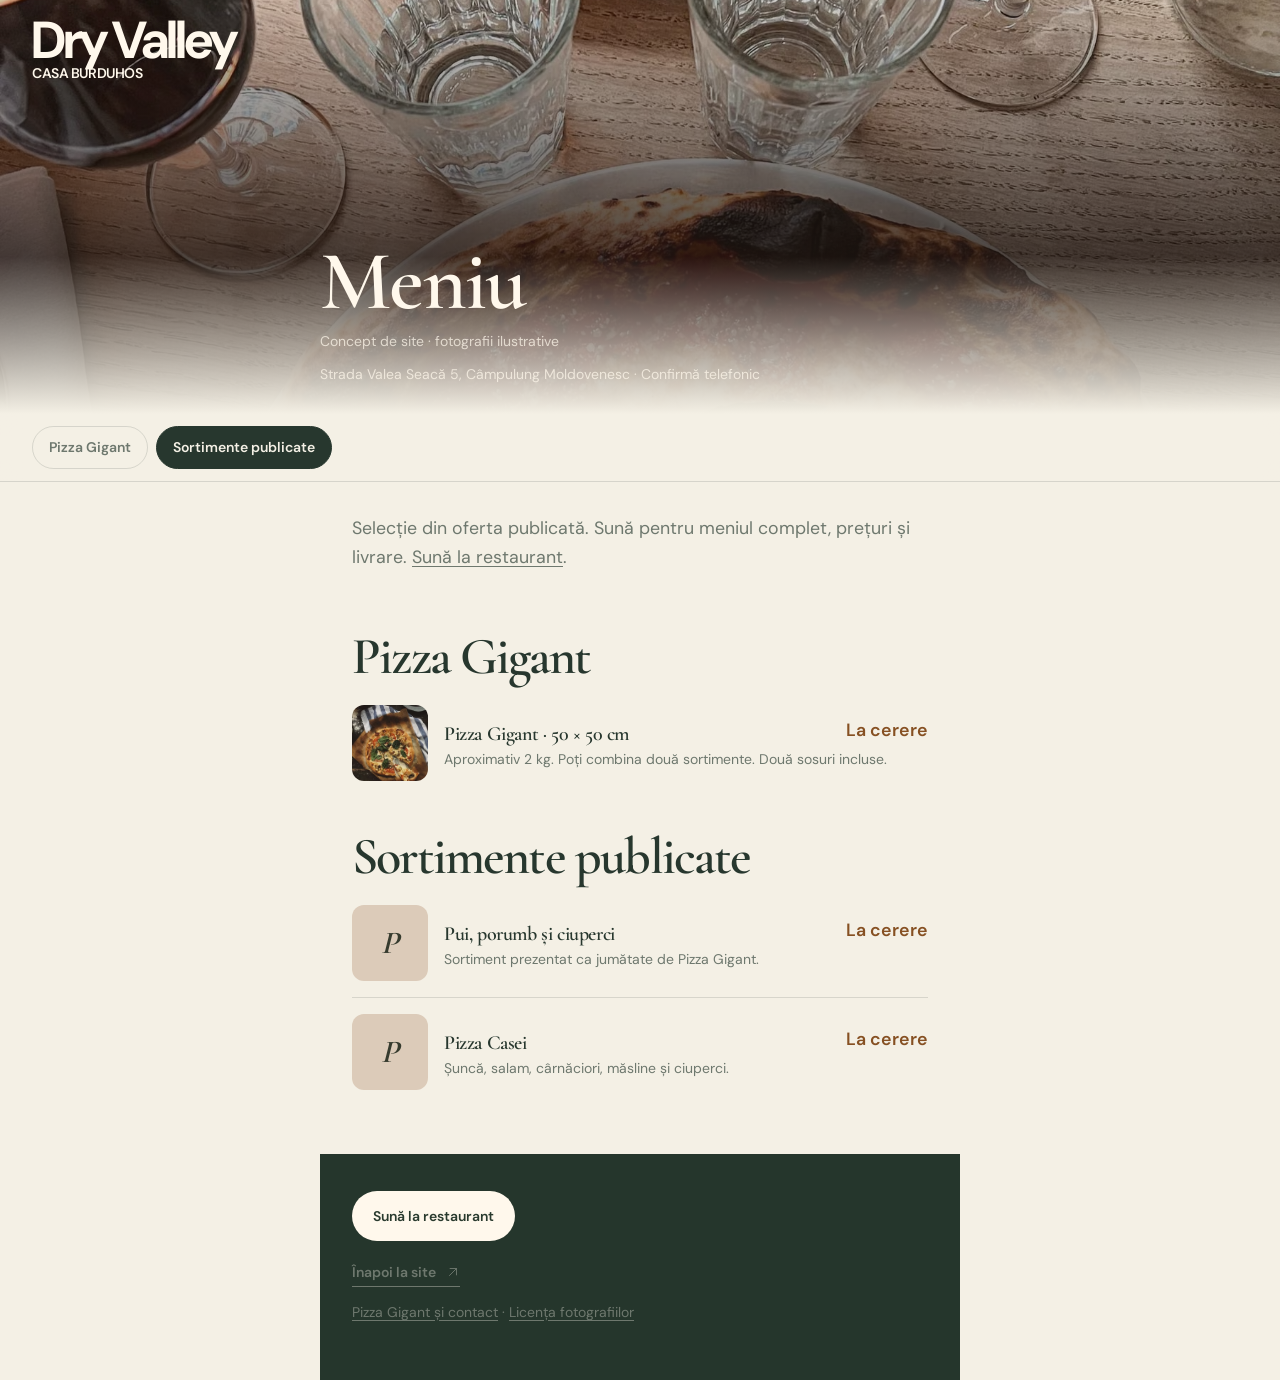
==== meniu.html @ c21f943d "Build restaurant preview from ordering template" ====
<!doctype html>
<html lang="ro">
<head>
  <meta charset="utf-8">
  <meta name="robots" content="noindex, nofollow">
  <meta name="viewport" content="width=device-width, initial-scale=1, viewport-fit=cover">
  <title>Meniu · Dry Valley</title>
  <meta name="description" content="Dry Valley, restaurantul pensiunilor Casa Burduhos. Pizza Gigant cu două sortimente, pe Strada Valea Seacă 5 din Câmpulung Moldovenesc.">
  <meta name="theme-color" content="#f4f0e5">
  <meta name="color-scheme" content="only light">
  <meta name="darkreader-lock">
  <link rel="icon" href="assets/img/restaurant/favicon.png" type="image/png" sizes="64x64">
  <link rel="preload" href="assets/fonts/cormorant-ro.woff2" as="font" type="font/woff2" crossorigin>
  <link rel="stylesheet" href="assets/css/style.css?v=f88eb092">
  <link rel="stylesheet" href="assets/css/meniu.css?v=4e2ec226">
  
  <link rel="stylesheet" href="assets/css/tema-site.css?v=0b9a8aa4">
</head>
<body class="qm">
  <header class="qm-head">
    <div class="qm-cover" aria-hidden="true"><picture><source type="image/avif" srcset="assets/img/restaurant/hero-480.avif 480w, assets/img/restaurant/hero-960.avif 960w, assets/img/restaurant/hero.avif 1800w" sizes="100vw"><img src="assets/img/restaurant/hero.webp" srcset="assets/img/restaurant/hero-480.webp 480w, assets/img/restaurant/hero-960.webp 960w, assets/img/restaurant/hero.webp 1800w" sizes="100vw" width="1800" height="1080" alt="Imagine ilustrativă. Două pizza pe o masă de restaurant" fetchpriority="high"></picture></div>
    <div class="qm-head-copy">
      <a class="wordmark" href="./"><span>Dry Valley</span><small>CASA BURDUHOS</small></a>
      <h1>Meniu</h1>
      <p class="preview-qr-mark">Concept de site · fotografii ilustrative</p>
      <p>Strada Valea Seacă 5, Câmpulung Moldovenesc · Confirmă telefonic</p>
    </div>
  </header>

  <nav class="qm-nav" aria-label="Categorii"><a class="qm-chip" href="#pizza-gigant">Pizza Gigant</a><a class="qm-chip" href="#sortimente">Sortimente publicate</a></nav>

  <main class="qm-main"><p class="preview-menu-note">Selecție din oferta publicată. Sună pentru meniul complet, prețuri și livrare. <a href="tel:+40738286666">Sună la restaurant</a>.</p><section class="qm-section" id="pizza-gigant"><h2>Pizza Gigant</h2><ul class="qm-list"><li class="qm-item" data-pid="pizza-gigant-50-50-cm"><div class="qm-thumb"><picture><source type="image/avif" srcset="assets/img/restaurant/pizza-480.avif 480w, assets/img/restaurant/pizza.avif 1024w" sizes="76px"><img src="assets/img/restaurant/pizza.webp" srcset="assets/img/restaurant/pizza-480.webp 480w, assets/img/restaurant/pizza.webp 1024w" sizes="76px" width="1024" height="760" alt="Imagine ilustrativă. Pizza servită pe o masă de lemn" loading="lazy" decoding="async"></picture></div><h3>Pizza Gigant · 50 × 50 cm</h3><span class="price">La cerere</span><p>Aproximativ 2 kg. Poți combina două sortimente. Două sosuri incluse.</p></li></ul></section><section class="qm-section" id="sortimente"><h2>Sortimente publicate</h2><ul class="qm-list"><li class="qm-item" data-pid="pui-porumb-si-ciuperci"><div class="qm-thumb is-letter" aria-hidden="true">P</div><h3>Pui, porumb și ciuperci</h3><span class="price">La cerere</span><p>Sortiment prezentat ca jumătate de Pizza Gigant.</p></li><li class="qm-item" data-pid="pizza-casei"><div class="qm-thumb is-letter" aria-hidden="true">P</div><h3>Pizza Casei</h3><span class="price">La cerere</span><p>Șuncă, salam, cârnăciori, măsline și ciuperci.</p></li></ul></section></main>

  <footer class="qm-foot">
    <a class="button button-light" href="tel:+40738286666">Sună la restaurant</a>
    <a class="text-link" href="./">Înapoi la site <svg class="arrow-icon" viewBox="0 0 24 24" fill="none" stroke="currentColor" stroke-width="1.6" stroke-linecap="round" stroke-linejoin="round" aria-hidden="true"><path d="M6 18 18 6M7 6h11v11"/></svg></a>
    <p class="preview-source"><a href="https://www.restaurants10.com/RO/C%C3%A2mpulung-Moldovenesc/107871751480113/Dry-Valley-Casa-Burduhos">Pizza Gigant și contact</a> · <a href="https://www.pexels.com/license/">Licența fotografiilor</a></p>
  </footer>

  <script>
    // Categoria pe care o citești rămâne aprinsă sus.
    (() => {
      const chips = [...document.querySelectorAll(".qm-chip")];
      const bar = document.querySelector(".qm-nav");
      const mark = (id) => chips.forEach((chip) => {
        const on = chip.hash === "#" + id;
        chip.toggleAttribute("aria-current", on);
        if (on) bar.scrollTo({ left: chip.offsetLeft - 16, behavior: "smooth" });
      });
      const seen = new IntersectionObserver((entries) => {
        for (const entry of entries) if (entry.isIntersecting) mark(entry.target.id);
      }, { rootMargin: "-30% 0px -60% 0px" });
      document.querySelectorAll(".qm-section").forEach((section) => seen.observe(section));
    })();
  </script>
  
</body>
</html>
---- assets/css/style.css ----
@font-face {
  font-family: "Cormorant Garamond";
  src: url("../fonts/cormorant-ro.woff2") format("woff2");
  font-style: normal;
  font-weight: 500 700;
  font-display: swap;
}
@font-face {
  font-family: "Caveat";
  src: url("../fonts/caveat-latin-ext.woff2") format("woff2");
  font-weight: 500 700;
  font-display: swap;
  unicode-range: U+0100-02BA, U+02BD-02C5, U+02C7-02CC, U+02CE-02D7, U+02DD-02FF, U+0304, U+0308, U+0329, U+1D00-1DBF, U+1E00-1E9F, U+1EF2-1EFF, U+2020, U+20A0-20AB, U+20AD-20C4, U+2113, U+2C60-2C7F, U+A720-A7FF;
}
@font-face {
  font-family: "Caveat";
  src: url("../fonts/caveat-latin.woff2") format("woff2");
  font-weight: 500 700;
  font-display: swap;
  unicode-range: U+0000-00FF, U+0131, U+0152-0153, U+02BB-02BC, U+02C6, U+02DA, U+02DC, U+0304, U+0308, U+0329, U+2000-206F, U+20AC, U+2122, U+2191, U+2193, U+2212, U+2215, U+FEFF, U+FFFD;
}
@font-face {
  font-family: "DM Sans";
  src: url("../fonts/dm-sans-ro.woff2") format("woff2");
  font-style: normal;
  font-weight: 400 700;
  font-display: swap;
}

/* Un singur maro pentru tot site-ul, crem pentru text și un accent de lemn.
   --paper = fundalul, --ink = textul. Tema e închisă de la bază, așa că browserele nu o mai întunecă forțat. */
:root {
  /* Scala de text: 7 trepte, nimic sub 14px. */
  --fs-xs: .875rem;                                  /* 14px: etichete, note */
  --fs-sm: clamp(1rem, .95rem + .2vw, 1.125rem);     /* 16-18px: text */
  --fs-md: 1.25rem;                                  /* 20px: introduceri, prețuri mici */
  --fs-lg: clamp(1.5rem, 1.2rem + 1vw, 2rem);        /* 24-32px: titluri de card */
  --fs-xl: clamp(2.25rem, 1.6rem + 2.4vw, 3.25rem);  /* 36-52px: titluri de secțiune */
  --fs-2xl: clamp(2.75rem, 1.4rem + 4.8vw, 5.75rem); /* 44-92px: titlul mare */
  --fs-3xl: clamp(4.5rem, 2rem + 8vw, 9rem);         /* decor */
  color-scheme: dark;
  --paper: #1f1612;
  --ink: #f5eee4;
  --accent: #c08a5e;
  --accent-text: #d9b08a;
  --oak: #d9b08a;
  --muted: color-mix(in oklab, var(--ink) 62%, var(--paper));
  --line: color-mix(in oklab, var(--ink) 14%, transparent);
  --cream: #f5eee4;
  --espresso: #1f1612;
  --serif: "Cormorant Garamond", Georgia, serif;
  --sans: "DM Sans", Arial, sans-serif;
  --edge: clamp(20px, 5vw, 88px);
  --section: clamp(72px, 8vw, 128px);
  --header-height: 65px;
  --radius: 2px;
  --ease-out: cubic-bezier(.23, 1, .32, 1);
}

*, *::before, *::after { box-sizing: border-box; }
html { scroll-behavior: smooth; }
body { margin: 0; background: var(--paper); color: var(--ink); font: 400 var(--fs-sm)/1.65 var(--sans); -webkit-font-smoothing: antialiased; }
body:has(> dialog[open]) { overflow: hidden; }
[hidden] { display: none !important; }
h1, h2, h3, h4, p, figure, blockquote { margin: 0; }
h1, h2, h3 { font-family: var(--serif); font-weight: 600; text-wrap: balance; }
h2 { font-size: var(--fs-xl); line-height: .95; letter-spacing: -.035em; }
h3 { font-size: var(--fs-lg); line-height: 1.05; letter-spacing: -.02em; }
p { text-wrap: pretty; }
a { color: inherit; text-decoration: none; }
button { font: inherit; color: inherit; cursor: pointer; }
address { font-style: normal; }
img { display: block; max-width: 100%; }
ul { margin: 0; padding: 0; list-style: none; }
main [id], footer[id] { scroll-margin-top: calc(var(--header-height) + 20px); }
:focus-visible { outline: 2px solid currentColor; outline-offset: 4px; }
::selection { background: var(--accent); color: var(--paper); }
.arrow-icon { display: inline-block; width: 1em; height: 1em; flex: none; vertical-align: -.13em; }
.nowrap { white-space: nowrap; }

.shell { width: min(100% - var(--edge) * 2, 1360px); margin-inline: auto; }
.section { padding-block: var(--section); }
.eyebrow { display: flex; align-items: baseline; gap: 14px; margin-bottom: clamp(18px, 2.4vw, 30px); color: var(--muted); font: 600 var(--fs-xs)/1.3 var(--sans); letter-spacing: .16em; text-transform: uppercase; }
.eyebrow span { color: var(--accent-text); font-variant-numeric: tabular-nums; }
.section-intro { display: grid; gap: 22px; margin-bottom: clamp(44px, 6vw, 96px); }
.section-intro .eyebrow { margin-bottom: 0; }
.section-intro > p:not(.eyebrow) { max-width: 44ch; color: var(--muted); }
.skip-link { position: fixed; z-index: 10; top: 12px; left: 12px; padding: 10px 16px; background: var(--paper); transform: translateY(-160%); }
.skip-link:focus { transform: translateY(0); }
.text-link { display: inline-flex; align-items: center; gap: 10px; width: fit-content; padding-bottom: 3px; font-size: var(--fs-xs); font-weight: 600; background: linear-gradient(currentColor, currentColor) 0 100% / 100% 1px no-repeat; transition: background-size .35s var(--ease-out); }
@media (hover: hover) { .text-link:hover { background-size: 30% 1px; } }

/* Antet */
.wordmark { display: inline-grid; width: max-content; justify-items: start; line-height: .84; }
.wordmark > span { font: 700 var(--fs-xl)/.78 var(--sans); letter-spacing: -.095em; margin-left: -.04em; }
.wordmark small { font: 600 var(--fs-xs)/1.05 var(--sans); letter-spacing: -.03em; margin-top: 5px; }
.site-header { position: fixed; inset: 0 0 auto; z-index: 60; color: var(--paper); background: transparent; transition: background-color .3s var(--ease-out), color .3s var(--ease-out), box-shadow .3s var(--ease-out); }
.site-header.is-scrolled { color: var(--ink); background: color-mix(in oklab, var(--paper) 92%, transparent); -webkit-backdrop-filter: blur(12px); backdrop-filter: blur(12px); box-shadow: 0 1px var(--line); }
.header-inner { width: min(100% - var(--edge) * 2, 1360px); margin-inline: auto; min-height: var(--header-height); display: flex; align-items: center; justify-content: space-between; gap: 16px; }
.desktop-nav { display: flex; flex-wrap: wrap; justify-content: end; gap: 4px 12px; font-size: var(--fs-xs); }
.header-directions { display: none; }
.nav-toggle { display: flex; align-items: center; gap: 12px; background: transparent; border: 0; padding: 9px 0 9px 12px; font-size: var(--fs-xs); }
.nav-toggle:not([hidden]) + .desktop-nav { display: none; }
.nav-toggle span { width: 20px; height: 9px; border-block: 1px solid currentColor; }
.mobile-nav { width: 100%; max-width: none; height: 100%; max-height: none; margin: 0; padding: 21px var(--edge) 42px; color: var(--ink); background: var(--paper); border: 0; overflow: auto; }
.mobile-nav-head { display: flex; align-items: center; justify-content: space-between; }
.mobile-nav nav { display: grid; margin-block: 38px 28px; }
.mobile-nav nav a { padding: 10px 0 12px; border-top: 1px solid var(--line); font: 600 var(--fs-xl)/1 var(--serif); }
.mobile-nav nav a:last-child { border-bottom: 1px solid var(--line); }
.close-button { display: grid; place-items: center; width: 44px; height: 44px; padding: 0; border: 1px solid currentColor; border-radius: 50%; background: transparent; font-size: var(--fs-lg); line-height: 1; }

/* Butoane */
.button {
  display: inline-flex; align-items: center; justify-content: space-between; gap: 18px; width: max-content;
  min-height: 50px; padding: 11px 20px; border: 1px solid transparent; border-radius: 999px;
  font-size: var(--fs-xs); font-weight: 600; line-height: 1.3;
  transition: color .2s var(--ease-out), background-color .2s var(--ease-out), border-color .2s var(--ease-out), transform .16s var(--ease-out);
}
.button:active { transform: scale(.97); }
.button-dark { color: var(--paper); background: var(--ink); }
.button-outline { color: var(--ink); border-color: currentColor; }
.button-light { color: var(--ink); background: var(--paper); }
.button-ghost { color: var(--paper); border-color: color-mix(in oklab, var(--paper) 60%, transparent); }
@media (hover: hover) and (pointer: fine) {
  .button-dark:hover { background: var(--accent-text); }
  .button-outline:hover { color: var(--paper); background: var(--ink); border-color: var(--ink); }
  .button-light:hover { background: #fff; }
  .button-ghost:hover { color: var(--ink); background: var(--paper); border-color: var(--paper); }
}

/* Imagini cu adâncime: fotografia e puțin mai mare decât rama și se mișcă în ea la derulare. */
.image-frame { position: relative; display: block; overflow: hidden; border-radius: var(--radius); background: color-mix(in oklab, var(--ink) 8%, var(--paper)); }
.image-frame picture { display: block; width: 100%; height: 100%; }
.image-frame img { width: 100%; height: 100%; object-fit: cover; transition: scale .6s var(--ease-out); }
@media (hover: hover) and (pointer: fine) { a.image-frame:hover img, .story-images .image-frame:hover img, .wood-figure .image-frame:hover img { scale: 1.03; } }
.has-depth .depth:hover img { scale: 1.13; }
.has-depth .depth img { scale: 1.1; will-change: transform; }
.hero { position: relative; color: var(--cream); background: var(--espresso); }
.hero-main {
  position: relative; isolation: isolate; overflow: hidden;
  display: grid; align-content: end; justify-items: start;
  min-height: 100svh; padding: calc(var(--header-height) + 32px) var(--edge) 88px;
}
.hero-media { position: absolute; inset: 0; z-index: -1; overflow: hidden; background: var(--espresso); }
.hero-media::after {
  content: ""; position: absolute; inset: 0;
  background:
    linear-gradient(180deg, #20161199 0%, #20161100 30%),
    radial-gradient(70% 60% at 0% 100%, #201611cc, #20161100 75%),
    linear-gradient(0deg, #201611f0 0%, #201611b3 36%, #20161100 72%),
    linear-gradient(#1f161240, #1f161240);
}
.hero-photo { display: block; height: 100%; }
.hero-photo img { width: 100%; height: 100%; object-fit: cover; object-position: 50% 45%; }
.hero-copy { max-width: min(100%, 1040px); }
.hero h1 { font-size: var(--fs-3xl); line-height: .88; letter-spacing: -.045em; text-wrap: balance; }
.hero h1 .word { display: inline-block; white-space: nowrap; overflow: clip; vertical-align: top; padding: .16em .04em .08em; margin: -.16em -.04em -.08em; }
.hero h1 .word > span { display: inline-block; will-change: transform; }
.hero-label {
  display: inline-flex; margin-bottom: 18px; padding: 7px 14px 7px 15px; border-radius: 999px;
  color: var(--cream); background: #1f1612b3; -webkit-backdrop-filter: blur(8px); backdrop-filter: blur(8px);
  font: 700 var(--fs-xs)/1.3 var(--sans); letter-spacing: .2em; text-transform: uppercase;
}
.hero-actions { display: flex; flex-wrap: wrap; gap: 9px; margin-top: clamp(24px, 3.4vw, 44px); }
.hero-bottom { position: relative; background: var(--paper); color: var(--ink); border-bottom: 1px solid var(--line); }
.hero-details { display: flex; min-height: 56px; align-items: center; justify-content: space-between; flex-wrap: wrap; gap: 6px 14px; padding-block: 11px; font-size: var(--fs-xs); }
.hero-status { display: flex; gap: 8px; flex-wrap: wrap; align-items: center; }
.hero-status:hover, .hero-address:hover, .hero-story:hover { text-decoration: underline; text-underline-offset: 4px; }
#open-status:empty, .status-dot:not([data-state]) { display: none; }
#open-status { font-weight: 700; }
.status-dot { width: 8px; height: 8px; border-radius: 50%; background: var(--accent); }
.status-dot[data-state="open"] { background: #59683b; }
.hero-address { display: none; }
.hero-story { font-weight: 600; }

/* 01 Povestea */
.story-grid { display: grid; gap: clamp(48px, 7vw, 120px); align-items: center; }
.story-text h2 { margin-bottom: clamp(24px, 3vw, 40px); }
.story-text .lead { max-width: 34ch; font: 500 var(--fs-md)/1.45 var(--serif); }
.story-text .lead + p { max-width: 46ch; margin-top: 20px; color: var(--muted); }
.story-text .text-link { margin-top: 34px; }
.story-images { position: relative; padding-bottom: 18%; }
.story-large { width: 78%; aspect-ratio: 4 / 5; margin-left: auto; }
.story-small { position: absolute; left: 0; bottom: 0; width: 46%; aspect-ratio: 1; box-shadow: 0 30px 60px -20px color-mix(in oklab, var(--ink) 45%, transparent); outline: 8px solid var(--paper); }

/* 02 Atelierul */
.wood { color: var(--paper); background: var(--ink); }
.wood .eyebrow { color: color-mix(in oklab, var(--paper) 60%, var(--ink)); }
.wood .eyebrow span { color: var(--oak); }
.wood-head { display: grid; gap: 24px; }
.wood-head .eyebrow { margin-bottom: 0; }
.wood-head > p:last-child { max-width: 40ch; color: color-mix(in oklab, var(--paper) 75%, var(--ink)); }
.wood-figure figcaption { margin-top: 12px; color: color-mix(in oklab, var(--paper) 62%, var(--ink)); font-size: var(--fs-xs); }
.wood-notes { display: flex; flex-wrap: wrap; gap: 8px 28px; margin-top: clamp(40px, 5vw, 72px); padding-top: 22px; border-top: 1px solid color-mix(in oklab, var(--paper) 18%, transparent); font: 500 var(--fs-lg)/1.2 var(--serif); }
.wood-notes { flex-direction: column; }
.wood-notes li + li::before { display: none; content: "·"; margin-right: 28px; color: var(--oak); }

/* 03 Meniul: o tablă de cafenea într-o ramă de lemn, scrisă cu cretă. */
.chalkboard {
  --chalk: #f3eee4;
  --chalk-soft: #f3eee4a6;
  position: relative; isolation: isolate; overflow: hidden;
  padding: clamp(28px, 5vw, 64px) clamp(20px, 5vw, 72px) clamp(96px, 9vw, 130px);
  color: var(--chalk);
  background:
    radial-gradient(ellipse at 20% 15%, #ffffff0d, transparent 45%),
    radial-gradient(ellipse at 85% 70%, #ffffff0a, transparent 50%),
    radial-gradient(ellipse at 50% 100%, #ffffff08, transparent 60%),
    #15100d;
  border: clamp(10px, 1.4vw, 16px) solid #6b4a30;
  border-radius: 6px;
  box-shadow: inset 0 0 0 2px #2c1d13, inset 0 0 60px #000c, 0 30px 60px -30px #000;
}
/* Urmă fină de cretă ștearsă. */
.chalkboard::before { content: ""; position: absolute; inset: 0; z-index: -1; opacity: .35; background: repeating-linear-gradient(100deg, #ffffff06 0 2px, transparent 2px 9px); pointer-events: none; }
.chalkboard h3, .chalkboard h4, .board-price, .board-filter, .board-fav, .board-empty { font-family: "Caveat", var(--serif); text-shadow: 0 0 1px #fff6, 0 0 8px #ffffff1a; }

.board-filters { position: relative; z-index: 1; display: flex; flex-wrap: wrap; gap: 8px 10px; margin-bottom: clamp(24px, 4vw, 44px); }
.board-filter { min-height: 44px; padding: 2px 18px 4px; color: var(--chalk-soft); background: transparent; border: 1.5px dashed #f3eee466; border-radius: 999px; font-size: var(--fs-md); font-weight: 600; line-height: 1; cursor: pointer; transition: color .2s var(--ease-out), background-color .2s var(--ease-out), border-color .2s var(--ease-out), transform .16s var(--ease-out); }
.board-filter:active { transform: scale(.96); }
.board-filter[aria-pressed="true"] { color: #15100d; background: var(--chalk); border: 1.5px solid var(--chalk); text-shadow: none; }
@media (hover: hover) { .board-filter[aria-pressed="false"]:hover { color: var(--chalk); border-color: var(--chalk); } }
.board-filter:focus-visible { outline: 2px solid var(--oak); outline-offset: 3px; }

.board-cols { position: relative; z-index: 1; display: grid; gap: clamp(28px, 4vw, 48px) clamp(40px, 6vw, 96px); }
.board-group[hidden] { display: none; }
.board-group h3 { margin-bottom: 10px; color: var(--oak); font-size: var(--fs-lg); font-weight: 700; line-height: 1; transform: rotate(-1.5deg); transform-origin: left; }
.board-list { display: grid; }
.board-item { padding: 12px 0 14px; border-bottom: 1px dashed #f3eee426; }
.board-item:last-child { border-bottom: 0; }
.board-item[hidden] { display: none; }
.board-line { display: flex; align-items: baseline; gap: 10px; }
.board-line h4 { font-size: var(--fs-lg); font-weight: 600; line-height: 1.05; }
.board-dots { flex: 1; min-width: 16px; border-bottom: 2px dotted #f3eee455; translate: 0 -6px; }
.board-price { flex: none; font-size: var(--fs-lg); font-weight: 700; color: var(--chalk); }
.board-item p { margin-top: 2px; max-width: 46ch; color: var(--chalk-soft); font-size: var(--fs-xs); line-height: 1.5; }
.board-fav { display: inline-block; margin-left: 8px; color: var(--oak); font-size: var(--fs-md); font-weight: 700; line-height: 1; transform: rotate(-3deg); }
.board-thumb { display: none; }
.board-empty { position: relative; z-index: 1; font-size: var(--fs-lg); color: var(--chalk-soft); }
.board-empty[hidden] { display: none; }

/* Desene de cretă în colțuri: se desenează singure când tabla intră în ecran. */
.doodle { position: absolute; z-index: 0; fill: none; stroke: #f3eee4; stroke-width: 2.4; stroke-linecap: round; stroke-linejoin: round; opacity: .28; pointer-events: none; }
.doodle path { stroke-dasharray: 1; stroke-dashoffset: 1; transition: stroke-dashoffset 1.6s cubic-bezier(.45, 0, .2, 1); }
.chalkboard.is-drawn .doodle path { stroke-dashoffset: 0; }
.doodle path:nth-child(2) { transition-delay: .5s; }
.doodle path:nth-child(3) { transition-delay: .9s; }
.doodle path:nth-child(4) { transition-delay: 1.2s; }
.doodle-cup { right: clamp(14px, 3vw, 40px); top: clamp(14px, 2.5vw, 34px); width: clamp(70px, 9vw, 120px); }
.doodle-lemon { left: clamp(14px, 3vw, 36px); bottom: clamp(14px, 3vw, 36px); width: clamp(54px, 6vw, 84px); }
.doodle-croissant { right: clamp(18px, 4vw, 60px); bottom: clamp(12px, 2.5vw, 30px); width: clamp(90px, 11vw, 150px); }
.doodle-croissant, .doodle-lemon { opacity: .2; }

/* Telefon (fără mouse): poza mică lângă nume. */
@media (hover: none), (pointer: coarse) {
  .board-thumb { display: block; flex: none; align-self: center; width: 48px; height: 48px; overflow: hidden; border-radius: 50%; border: 2px solid #f3eee4aa; }
  .board-thumb img, .board-thumb picture { display: block; width: 100%; height: 100%; object-fit: cover; }
  .board-line { align-items: center; }
  .board-dots { translate: 0 4px; }
}
@media (min-width: 900px) {
  .board-cols { grid-template-columns: repeat(2, minmax(0, 1fr)); align-items: start; }
  .board-filters { padding-right: clamp(80px, 10vw, 140px); }
}
@media (max-width: 899px) { .board-filters { padding-right: 70px; } .doodle-cup { width: 60px; } }
@media (prefers-reduced-motion: reduce) { .doodle path { transition: none; stroke-dashoffset: 0; } }
.sr-only { position: absolute; width: 1px; height: 1px; overflow: hidden; clip-path: inset(50%); white-space: nowrap; }

/* 04 Păreri: carduri mari care se derulează spre dreapta. */
.reviews { padding-bottom: calc(var(--section) * .8); }
.reviews-side { display: flex; flex-wrap: wrap; align-items: end; justify-content: space-between; gap: 18px 32px; }
.reviews-rating { display: flex; align-items: baseline; gap: 10px; color: var(--muted); }
.reviews-rating strong { color: var(--ink); font: 600 var(--fs-2xl)/.9 var(--serif); letter-spacing: -.03em; }
.reviews-nav { display: flex; gap: 8px; }
.reviews-nav button { display: grid; place-items: center; width: 52px; height: 52px; padding: 0; color: var(--ink); background: transparent; border: 1px solid var(--line); border-radius: 50%; font-size: var(--fs-sm); transition: background-color .2s var(--ease-out), color .2s var(--ease-out), border-color .2s var(--ease-out), transform .16s var(--ease-out), opacity .2s; }
.reviews-nav button:active { transform: scale(.94); }
.reviews-nav button:disabled { opacity: .35; cursor: default; }
@media (hover: hover) { .reviews-nav button:not(:disabled):hover { color: var(--paper); background: var(--ink); border-color: var(--ink); } }
.reviews-track {
  display: grid; grid-auto-flow: column; grid-auto-columns: min(84vw, 520px); gap: clamp(14px, 2vw, 24px);
  overflow-x: auto; overscroll-behavior-x: contain; scroll-snap-type: x mandatory; scrollbar-width: none;
  padding: 6px max(var(--edge), (100vw - 1360px) / 2) 24px;
  scroll-padding-inline: max(var(--edge), (100vw - 1360px) / 2);
}
.reviews-track::-webkit-scrollbar { display: none; }
.reviews-track:focus-visible { outline-offset: -4px; }
.review-card {
  position: relative; display: flex; flex-direction: column; gap: 28px; min-height: 360px; padding: clamp(26px, 3vw, 44px);
  scroll-snap-align: start; overflow: hidden; border: 1px solid var(--line); border-radius: 6px;
  background:
    radial-gradient(90% 70% at 100% 0%, color-mix(in oklab, var(--accent) 16%, transparent), transparent 70%),
    color-mix(in oklab, var(--ink) 4%, var(--paper));
  transition: border-color .3s var(--ease-out), translate .3s var(--ease-out);
}
.review-card::after { content: ""; position: absolute; left: 0; bottom: 0; width: 100%; height: 2px; background: var(--accent); transform: scaleX(0); transform-origin: left; transition: transform .5s var(--ease-out); }
@media (hover: hover) { .review-card:hover { border-color: color-mix(in oklab, var(--accent) 50%, transparent); translate: 0 -4px; } .review-card:hover::after { transform: scaleX(1); } }
.review-stars { color: var(--oak); font-size: var(--fs-sm); letter-spacing: .14em; }
.review-stars .dim { color: color-mix(in oklab, var(--ink) 20%, transparent); }
.review-card.is-long .review-text { font-size: var(--fs-md); line-height: 1.32; }
.review-card.is-short .review-text { font-size: var(--fs-xl); line-height: 1.05; }
.review-text { font: 500 var(--fs-lg)/1.22 var(--serif); letter-spacing: -.01em; }
.review-person { display: flex; align-items: center; gap: 14px; margin-top: auto; }
.review-avatar { display: grid; place-items: center; width: 46px; height: 46px; border-radius: 50%; color: var(--espresso); background: var(--oak); font: 700 var(--fs-xs)/1 var(--sans); letter-spacing: .04em; }
.review-name { font-weight: 600; }
.review-name a { text-decoration: underline; text-decoration-color: transparent; text-underline-offset: 4px; transition: text-decoration-color .2s; }
.review-name a:hover { text-decoration-color: currentColor; }

/* 06 Locații: două carduri egale, fiecare cu harta lui. */
.locations-grid { display: grid; gap: clamp(16px, 2vw, 28px); }
.location-card { display: flex; flex-direction: column; align-items: flex-start; gap: 22px; padding: clamp(22px, 3vw, 40px); background: color-mix(in oklab, var(--paper) 70%, #fff); border: 1px solid var(--line); border-radius: 4px; }
.location-facts { display: grid; gap: 14px; width: 100%; margin: 0; }
.location-facts div { display: grid; grid-template-columns: 84px 1fr; gap: 12px; padding-bottom: 14px; border-bottom: 1px solid var(--line); }
.location-facts dt { color: var(--muted); font-size: var(--fs-xs); font-weight: 600; letter-spacing: .08em; text-transform: uppercase; padding-top: 3px; }
.location-facts dd { margin: 0; }
.location-facts dd > span:not(.chips) { display: block; color: var(--muted); font-size: var(--fs-xs); }
.location-phone { font-weight: 600; }
.chips { display: flex; flex-wrap: wrap; gap: 8px; margin-top: 10px; }
.chips:empty { display: none; }
.chip { display: inline-flex; align-items: center; min-height: 36px; padding: 0 14px; border: 1px solid var(--ink); border-radius: 999px; font-size: var(--fs-xs); font-weight: 600; transition: background-color .2s var(--ease-out), color .2s var(--ease-out); }
@media (hover: hover) { .chip:hover { color: var(--paper); background: var(--ink); } }
.todo { color: var(--accent-text); font-weight: 600; }
.location-map { width: 100%; margin-top: auto; }
.location-map iframe { display: block; width: 100%; height: clamp(240px, 32vh, 320px); border: 0; border-radius: 2px; background: color-mix(in oklab, var(--ink) 8%, var(--paper)); filter: grayscale(.85) contrast(1.05); }
.location-map figcaption { margin-top: 8px; color: var(--muted); font-size: var(--fs-xs); }
.lenis [data-lenis-prevent] { overscroll-behavior: contain; }

/* Subsol */
.site-footer { color: var(--paper); background: var(--ink); padding: clamp(64px, 8vw, 120px) 0 90px; }
.footer-grid { display: grid; gap: 36px; }
.footer-grid h2 { margin-bottom: 10px; color: var(--oak); }
.footer-grid p, .footer-grid address, .contact-links { font-size: var(--fs-xs); color: color-mix(in oklab, var(--paper) 72%, var(--ink)); }
.footer-brand .wordmark > span { font-size: var(--fs-2xl); }
.footer-brand .wordmark small { font-size: var(--fs-sm); margin-top: 8px; }
.footer-brand p { margin-block: 16px 18px; }
.footer-phone { font-weight: 600; }
.contact-links { display: flex; gap: 16px; margin-top: 8px; }
@media (hover: hover) { .footer-grid a:hover, .footer-base a:hover { color: var(--paper); } }
.footer-base { display: flex; flex-wrap: wrap; justify-content: space-between; gap: 12px; margin-top: 56px; padding-top: 16px; border-top: 1px solid color-mix(in oklab, var(--paper) 16%, transparent); font-size: var(--fs-xs); color: color-mix(in oklab, var(--paper) 60%, var(--ink)); }
.photo-credits a { text-decoration: underline; text-underline-offset: 3px; }
.mobile-actions { position: fixed; z-index: 5; inset: auto 0 0; display: grid; grid-template-columns: 1fr 1fr; padding-bottom: env(safe-area-inset-bottom); border-top: 1px solid var(--line); background: var(--paper); }
.mobile-actions a { display: flex; align-items: center; justify-content: center; gap: 8px; min-height: 50px; font-size: var(--fs-xs); font-weight: 600; }
.mobile-actions a + a { background: var(--ink); color: var(--paper); }
.mobile-actions a:focus-visible { outline-offset: -6px; }

@media (min-width: 640px) {
  .hero-address { display: inline; }
  .wood-notes { flex-direction: row; }
  .wood-notes li + li::before { display: inline; }
  .locations-grid { grid-template-columns: 1fr 1fr; }
  .footer-grid { grid-template-columns: 1.3fr 1fr 1fr; }
}

@media (min-width: 900px) {
  :root { --header-height: 80px; }
  .header-inner { display: grid; grid-template-columns: 1fr auto 1fr; gap: 32px; }
  .desktop-nav, .nav-toggle:not([hidden]) + .desktop-nav { display: flex; gap: clamp(22px, 2.6vw, 42px); font-weight: 500; font-size: var(--fs-xs); }
  .desktop-nav a { position: relative; padding-block: 6px; }
  .desktop-nav a::after { content: ""; position: absolute; left: 0; right: 0; bottom: 0; height: 1px; background: currentColor; transform: scaleX(0); transform-origin: right; transition: transform .3s var(--ease-out); }
  .desktop-nav a:hover::after { transform: scaleX(1); transform-origin: left; }
  .nav-toggle, .mobile-actions { display: none; }
  .header-directions { display: inline-flex; justify-self: end; gap: 12px; align-items: center; padding: 9px 16px; border: 1px solid currentColor; border-radius: 999px; font-size: var(--fs-xs); font-weight: 600; transition: color .2s var(--ease-out), background-color .2s var(--ease-out), border-color .2s var(--ease-out); }
  .is-scrolled .header-directions:hover { color: var(--paper); background: var(--ink); border-color: var(--ink); }
  .site-header:not(.is-scrolled) .header-directions:hover { color: var(--ink); background: var(--paper); border-color: var(--paper); }
  .hero-main { padding-bottom: clamp(48px, 7vh, 72px); }
  .story-grid { grid-template-columns: minmax(0, 5fr) minmax(0, 6fr); }
  .section-intro { grid-template-columns: minmax(0, 1.3fr) minmax(0, .7fr); align-items: end; column-gap: 8%; }
  .wood-head .eyebrow, .section-intro .eyebrow { grid-column: 1 / -1; }

  .site-footer { padding-bottom: 40px; }
}

/* Intrarea copertei, în CSS ca să nu aștepte scriptul de animații. */
@media (prefers-reduced-motion: no-preference) {
  .hero-photo img { animation: cover-in 1.4s cubic-bezier(.23, 1, .32, 1) both; }
  .hero-copy > * { animation: rise-in .9s cubic-bezier(.23, 1, .32, 1) both; }
  .hero-copy > :nth-child(2) { animation-delay: .1s; }
  .hero-copy > :nth-child(3) { animation-delay: .2s; }
}
@keyframes cover-in { from { opacity: .4; scale: 1.04; } }
@keyframes rise-in { from { opacity: 0; translate: 0 12px; } }

@media (prefers-reduced-motion: reduce) {
  *, *::before, *::after { scroll-behavior: auto !important; transition-duration: 0s !important; animation-duration: 0s !important; }
  .button:active { transform: none; }
}

/* Fundal cu straturi: coloane fine de revistă, lumini calde pe fiecare secțiune,
   lamele de lemn pe secțiunile închise și o granulație ca de hârtie peste tot. */
:root {
  --glow: color-mix(in oklab, var(--oak) 9%, transparent);
  --glow-deep: color-mix(in oklab, var(--accent) 8%, transparent);
  --grain: url("data:image/svg+xml,%3Csvg xmlns='http://www.w3.org/2000/svg' width='220' height='220'%3E%3Cfilter id='n'%3E%3CfeTurbulence type='fractalNoise' baseFrequency='.85' numOctaves='3' stitchTiles='stitch'/%3E%3CfeColorMatrix values='0 0 0 0 0.11 0 0 0 0 0.08 0 0 0 0 0.06 0 0 0 .55 0'/%3E%3C/filter%3E%3Crect width='100%25' height='100%25' filter='url(%23n)'/%3E%3C/svg%3E");
}
body::after {
  content: ""; position: fixed; z-index: 40; inset: 0; pointer-events: none;
  background: var(--grain); opacity: .5; mix-blend-mode: soft-light;
}
.story, .menu-section, .reviews, .locations { position: relative; isolation: isolate; overflow-x: clip; }

/* ---- Temă închisă: corecții pentru elementele care aveau culori fixe ---- */
.site-header { color: var(--cream); }
.site-header.is-scrolled { color: var(--ink); background: color-mix(in oklab, var(--paper) 90%, transparent); }
.button-light { color: var(--espresso); background: var(--cream); }
.button-ghost { color: var(--cream); border-color: color-mix(in oklab, var(--cream) 60%, transparent); }
@media (hover: hover) and (pointer: fine) {
  .button-light:hover { background: #fff; }
  .button-ghost:hover { color: var(--espresso); background: var(--cream); border-color: var(--cream); }
  .button-dark:hover { color: var(--espresso); background: var(--oak); }
}
.story-small { box-shadow: 0 30px 60px -20px #000c; }
.wood, .site-footer {
  color: var(--ink);
  background:
    var(--paper);
  border-top: 1px solid var(--line);
}
.wood .eyebrow, .wood-figure figcaption, .footer-base, .footer-grid p, .footer-grid address, .contact-links { color: var(--muted); }
.wood-head > p:last-child { color: var(--muted); }
.wood-notes { border-top-color: var(--line); }
.footer-base { border-top-color: var(--line); }
.location-card { background: color-mix(in oklab, var(--ink) 4%, var(--paper)); }
.map iframe, .location-map iframe { filter: grayscale(.6) brightness(.85) contrast(1.05); }

/* Nervuri de lemn pe margini: linii fine care ocolesc noduri, ca în atelier. */
body {
  background:
    url("../img/nervuri-stanga.svg") left top / clamp(140px, 26vw, 420px) auto repeat-y,
    url("../img/nervuri-dreapta.svg") right 0 top 640px / clamp(140px, 26vw, 420px) auto repeat-y,
    var(--paper);
}
.wood, .site-footer { background: transparent; }
.wood { border-top: 0; }

/* 02 Atelierul: fotografiile trec pe orizontală. Pe telefon se derulează cu degetul. */
.wood-layout { display: grid; gap: clamp(28px, 4vw, 48px); }
.wood-head { margin-bottom: 0; }
.wood-rail { margin-inline: calc(var(--edge) * -1); padding-inline: var(--edge); overflow-x: auto; scroll-snap-type: x mandatory; scroll-padding-inline: var(--edge); scrollbar-width: none; overscroll-behavior-x: contain; }
.wood-rail::-webkit-scrollbar { display: none; }
.wood-rail:focus-visible { outline: 2px solid var(--oak); outline-offset: 4px; }
.wood-strip { display: flex; gap: clamp(12px, 1.6vw, 24px); width: max-content; }
.wood-figure { flex: none; height: clamp(300px, 52vh, 560px); aspect-ratio: 1; scroll-snap-align: start; }
.wood-figure.is-wide { aspect-ratio: 4 / 3; }
.wood-figure .image-frame { width: 100%; height: 100%; aspect-ratio: auto; border-radius: 6px; }
.wood-figure img { width: 100%; height: 100%; object-fit: cover; }
@media (max-width: 899px) {
  .wood-figure { height: min(64vw, 360px); }
}
@media (min-width: 900px) {
  .wood-layout { grid-template-columns: minmax(260px, .34fr) minmax(0, 1fr); align-items: center; column-gap: clamp(32px, 4vw, 72px); }
  .wood-head { display: grid; gap: 24px; align-self: center; }
  .wood-rail { margin-inline: 0 calc(var(--edge) * -1); padding-inline: 0 var(--edge); scroll-padding-inline: 0; }
  /* Cu animația pornită, secțiunea stă pe loc și banda alunecă spre stânga. */
  html.has-rail .wood { padding-block: 0; }
  html.has-rail .wood-pin { display: grid; align-items: center; min-height: 100vh; min-height: 100svh; padding-block: 96px 48px; }
  html.has-rail .wood-rail { overflow: hidden; scroll-snap-type: none; }
  html.has-rail .wood-figure img { scale: 1.14; }
}

/* 02 Atelierul ca o fereastră care se deschide (doar cu animații pornite). */
.wood-window { display: none; }
html.has-window .wood { padding-block: 0; }
html.has-window .wood-pin { position: relative; height: 100vh; height: 100svh; overflow: hidden; }
html.has-window .wood-layout { position: absolute; width: 1px; height: 1px; overflow: hidden; clip-path: inset(50%); }
html.has-window .wood-window { display: block; position: absolute; inset: 0; }
.ww-frame { position: absolute; inset: 0; overflow: hidden; clip-path: inset(50% 50% 50% 50% round 24px); will-change: clip-path; }
.ww-frame picture, .ww-frame img { display: block; width: 100%; height: 100%; object-fit: cover; }
.ww-frame img { will-change: transform; }
.ww-shade { position: absolute; inset: 0; z-index: 8; background: linear-gradient(90deg, #1f1612d9 0%, #1f161280 38%, #1f161200 70%), linear-gradient(0deg, #1f1612b3, #1f161200 40%); opacity: 0; pointer-events: none; }
.ww-copy { position: absolute; z-index: 9; left: var(--edge); bottom: clamp(48px, 10vh, 110px); max-width: min(560px, 80vw); color: var(--cream); opacity: 0; }
.ww-title { font: 600 var(--fs-xl)/.95 var(--serif); letter-spacing: -.02em; text-wrap: balance; }
.ww-title br { display: none; }
.ww-text { margin-top: 18px; max-width: 42ch; color: color-mix(in oklab, var(--cream) 82%, transparent); font-size: var(--fs-sm); }
.ww-count { position: absolute; z-index: 9; right: var(--edge); bottom: clamp(48px, 10vh, 110px); color: var(--cream); font: 600 var(--fs-xs) var(--sans); letter-spacing: .12em; opacity: 0; font-variant-numeric: tabular-nums; }
.ww-now { font: 600 var(--fs-xl)/1 var(--serif); letter-spacing: 0; }
@media (max-width: 899px) {
  .ww-copy { bottom: calc(96px + env(safe-area-inset-bottom)); }
  .ww-count { top: 88px; bottom: auto; }
  .ww-shade { background: linear-gradient(0deg, #1f1612e6 0%, #1f161299 45%, #1f161200 75%); }
}

/* Povestea: a treia poză, anul uriaș din spate și cuvintele care se aprind la derulare. */
.story-images { isolation: isolate; }
.story-year { position: absolute; z-index: -1; left: -34%; top: -14%; font: 600 var(--fs-3xl)/.8 var(--serif); letter-spacing: -.04em; color: transparent; -webkit-text-stroke: 1.5px color-mix(in oklab, var(--oak) 45%, transparent); pointer-events: none; user-select: none; }
.story-third { position: absolute; z-index: 2; right: -3%; bottom: 4%; width: 30%; aspect-ratio: 4 / 5; outline: 6px solid var(--paper); box-shadow: 0 30px 60px -20px #000c; rotate: 4deg; }
.story-small { z-index: 1; }
.story-large { rotate: -1.5deg; }
.story-text .w { display: inline-block; white-space: nowrap; }
.story-text .w.is-key { color: var(--oak); }
@media (max-width: 899px) { .story-third { width: 34%; right: 0; bottom: 10%; } .story-year { left: -6%; top: -6%; } }

/* Fereastra nu mai umple tot ecranul: pozele sunt mici (680–800 px), așa că le arătăm aproape de mărimea lor reală, ca să rămână clare. */
.ww-frame { inset: auto; right: var(--edge); top: 50%; width: min(52vw, 860px); height: min(74svh, 640px); translate: 0 -50%; }
.ww-shade { display: none; }
.ww-copy { left: var(--edge); top: 50%; bottom: auto; translate: 0 -50%; max-width: min(34vw, 520px); color: var(--ink); }
.ww-title { font-size: var(--fs-xl); }
.ww-text { color: var(--muted); }
.ww-count { right: var(--edge); bottom: calc(50% - min(37svh, 320px) - 52px); color: var(--ink); }
@media (max-width: 899px) {
  .ww-frame { left: var(--edge); right: var(--edge); top: 92px; width: auto; height: min(48svh, 420px); translate: none; }
  .ww-copy { top: auto; bottom: calc(84px + env(safe-area-inset-bottom)); translate: none; max-width: none; right: var(--edge); }
  .ww-title { font-size: var(--fs-xl); }
  .ww-count { top: calc(92px + min(48svh, 420px) + 12px); bottom: auto; }
}

/* Galeria ca printuri: fiecare poză la proporția ei și niciodată mai mare decât e fișierul, ca să rămână clară. */
.ww-frame {
  --pw: min(calc(var(--w) * 1px), 40vw, calc((100svh - 310px) * var(--w) / var(--h)));
  inset: auto; left: 64%; right: auto; top: 50%; width: calc(var(--pw) + 28px); height: auto;
  translate: calc(-50% + var(--dx)) calc(-50% + var(--dy)); rotate: var(--rot);
  padding: 14px 14px 0; background: #f6efe4; box-shadow: 0 40px 80px -30px #000d, 0 2px 0 #fff8 inset;
}
.ww-photo { aspect-ratio: var(--w) / var(--h); overflow: hidden; background: #2a1d17; }
.ww-photo picture, .ww-photo img { display: block; width: 100%; height: 100%; object-fit: cover; }
.ww-cap { display: flex; align-items: baseline; gap: 12px; height: 54px; align-items: center; color: #3a2a20; font: 500 var(--fs-md)/1 Caveat, var(--serif); }
.ww-cap span { font: 700 var(--fs-xs) var(--sans); letter-spacing: .16em; color: #9a7656; }
.ww-count { bottom: clamp(28px, 5vh, 56px); }
@media (max-width: 899px) {
  .ww-frame {
    --pw: min(calc(var(--w) * 1px), calc(100vw - 2 * var(--edge) - 28px), calc(46svh * var(--w) / var(--h)));
    left: 50%; top: 88px; translate: calc(-50% + var(--dx) / 3) calc(var(--dy) / 3); rotate: calc(var(--rot) * .6);
    padding: 10px 10px 0;
  }
  .ww-cap { height: 42px; font-size: var(--fs-md); }
  .ww-count { top: auto; bottom: calc(84px + env(safe-area-inset-bottom)); right: var(--edge); }
  .ww-copy { bottom: calc(130px + env(safe-area-inset-bottom)); }
}

/* Titlul de sus: mai mic; se scrie literă cu literă, cu un cursor care clipește, apoi apar butoanele. */
.hero h1 { font-size: var(--fs-2xl); line-height: .95; }
.hero h1.is-steam { animation: none; }
.hero h1 .sw { display: inline-block; white-space: nowrap; transition: color 1.2s ease; }
.hero h1 .sw.is-gold { color: #e6bd7d; }
.hero h1 .tl { visibility: hidden; }
.hero h1 .tl.is-on { visibility: visible; }
.type-cursor { display: inline-block; width: .055em; height: .82em; margin-left: .04em; vertical-align: -.04em; background: #e6bd7d; animation: caret 1s steps(1) infinite; }
.type-cursor.is-done { animation: caret-out .6s ease forwards; }
@keyframes caret { 50% { opacity: 0; } }
@keyframes caret-out { to { opacity: 0; } }
.hero-copy:has(h1.is-steam) > :not(h1) { animation-delay: calc(var(--type-end, 3s) + .2s); }
/* Titlul stă ascuns până îl pregătește scriptul, ca să nu apară întreg o clipă. */
.js .hero h1:not(.is-steam) { visibility: hidden; }

/* Galeria: printurile pornesc întinse pe masă, deci sunt vizibile de la început (fără ramă care se deschide). */
.ww-frame { clip-path: none; will-change: transform; }
html.has-window .ww-frame { translate: none; rotate: none; }
.ww-frame img { will-change: auto; }
/* Textul galeriei stă mereu deasupra pozelor care se rotesc. */
.ww-copy { z-index: 150; }
@media (min-width: 900px) { .ww-frame { left: 67%; } }

/* Caruselul galeriei: se trage pe orizontal; pe verticală pagina se derulează normal. */
html.has-window .wood-pin { touch-action: pan-y; cursor: grab; user-select: none; }
html.has-window .wood-pin.is-dragging { cursor: grabbing; }
.ww-frame img { -webkit-user-drag: none; pointer-events: none; }
.ww-nav { position: absolute; z-index: 160; left: 67%; bottom: clamp(20px, 4vh, 44px); translate: -50% 0; display: flex; align-items: center; gap: 18px; }
.ww-arrow { width: 52px; height: 52px; border-radius: 999px; border: 1px solid color-mix(in oklab, var(--cream) 40%, transparent); background: transparent; color: var(--cream); font-size: var(--fs-md); cursor: pointer; transition: background-color .2s ease, color .2s ease; }
.ww-arrow:hover, .ww-arrow:focus-visible { background: var(--cream); color: var(--paper); }
.ww-hint { color: color-mix(in oklab, var(--cream) 60%, transparent); font: 600 var(--fs-xs) var(--sans); letter-spacing: .2em; text-transform: uppercase; }
@media (max-width: 899px) {
  html.has-window .wood-pin { height: auto; padding-block: 52px 38px; cursor: auto; }
  html.has-window .wood-window { position: relative; inset: auto; }
  .ww-photos { position: relative; height: calc(clamp(215px, 73vw, 430px) + 64px); overflow: hidden; cursor: grab; }
  .ww-frame {
    --pw: min(calc(var(--w) * 1px), calc(100vw - 2 * var(--edge) - 28px), calc(clamp(215px, 73vw, 430px) * var(--w) / var(--h)));
    top: 12px;
  }
  .ww-copy { position: relative; inset: auto; max-width: none; margin: 8px var(--edge) 24px; }
  .ww-nav { position: static; justify-content: center; gap: 14px; translate: none; }
}

/* Filtrele tablei: cuvinte scrise cu creta, fără butoane-pastilă; cel ales e subliniat cu o linie de cretă.
   Descrierile produselor sunt scrise de mână, ca restul tablei. */
.board-filters { align-items: baseline; gap: 4px 0; }
.board-filter { position: relative; min-height: 44px; padding: 4px 14px 10px; border: 0; border-radius: 0; background: transparent; color: var(--chalk-soft); font-size: var(--fs-lg); line-height: 1; transition: color .2s ease; }
.board-filter + .board-filter::before { content: "·"; position: absolute; left: -3px; color: #f3eee455; }
.board-filter::after { content: ""; position: absolute; left: 12px; right: 12px; bottom: 2px; height: 9px; background: url("data:image/svg+xml,%3Csvg xmlns='http://www.w3.org/2000/svg' viewBox='0 0 120 10' preserveAspectRatio='none'%3E%3Cpath d='M2 6c18-4 34 2 52-1s38-3 64 1' fill='none' stroke='%23e6bd7d' stroke-width='2.4' stroke-linecap='round'/%3E%3C/svg%3E") center / 100% 100% no-repeat; clip-path: inset(0 100% 0 0); transition: clip-path .35s ease; }
.board-filter[aria-pressed="true"] { color: var(--chalk); background: transparent; border: 0; text-shadow: 0 0 1px #fff6, 0 0 8px #ffffff1a; }
.board-filter[aria-pressed="true"]::after { clip-path: inset(0 0 0 0); }
@media (hover: hover) { .board-filter[aria-pressed="false"]:hover { color: var(--chalk); } }
.board-item p { margin-top: 4px; color: color-mix(in oklab, var(--chalk) 72%, transparent); font: 500 var(--fs-md)/1.3 "Caveat", var(--serif); letter-spacing: .01em; }
@media (max-width: 899px) { .board-filter { padding-inline: 10px; } .board-filter + .board-filter::before { content: none; } }

/* Povestea ca bon de casă: hârtie albă, scris de casă de marcat, margini zimțate. */
.receipt { --rc-ink: #2a211c; position: relative; width: min(100%, 400px); margin: 0 auto; padding: 34px 30px 26px; background: #f4efe6; color: var(--rc-ink); font-family: ui-monospace, "Cascadia Mono", Consolas, "Courier New", monospace; font-size: var(--fs-xs); line-height: 1.55; rotate: 2deg; box-shadow: 0 40px 70px -30px #000e;
  --zig: conic-gradient(from -45deg at bottom, #0000, #000 1deg 89deg, #0000 90deg) 50% / 14px 100%;
  -webkit-mask: linear-gradient(#000 0 0) top / 100% calc(100% - 7px) no-repeat, conic-gradient(from 135deg at top, #0000, #000 1deg 89deg, #0000 90deg) bottom / 14px 7px repeat-x;
  mask: linear-gradient(#000 0 0) top / 100% calc(100% - 7px) no-repeat, conic-gradient(from 135deg at top, #0000, #000 1deg 89deg, #0000 90deg) bottom / 14px 7px repeat-x; }
.rc-brand { display: grid; justify-items: center; gap: 2px; text-align: center; }
.rc-brand strong { font: 700 var(--fs-xl)/1 var(--sans); letter-spacing: -.06em; }
.rc-brand span { font-size: var(--fs-xs); letter-spacing: .12em; }
.rc-brand .wordmark-text, .receipt .wordmark { color: var(--rc-ink); }
.rc-brand > * { color: var(--rc-ink); }
.rc-head { margin-top: 10px; padding-bottom: 14px; border-bottom: 1.5px dashed #2a211c66; text-align: center; text-transform: uppercase; letter-spacing: .04em; }
.rc-lines { display: grid; gap: 8px; margin: 16px 0 0; padding: 0 0 16px; list-style: none; border-bottom: 1.5px dashed #2a211c66; }
.rc-line { display: flex; align-items: baseline; gap: 8px; }
.rc-line i { flex: 1; border-bottom: 2px dotted #2a211c55; translate: 0 -4px; }
.rc-line span:last-child { text-align: right; }
.rc-total { display: flex; justify-content: space-between; gap: 12px; margin-top: 14px; font-size: var(--fs-sm); font-weight: 700; letter-spacing: .04em; }
.rc-foot { margin-top: 18px; text-align: center; }
.rc-bars { display: flex; justify-content: center; align-items: stretch; gap: 2px; height: 44px; margin-top: 16px; }
.rc-bars span { width: var(--w); background: var(--rc-ink); }
.story-text .lead { color: var(--ink); }
@media (max-width: 899px) { .receipt { rotate: 0deg; padding-inline: 22px; } }


/* Primul filtru stă aliniat cu textul tablei. */
.board-filter:first-of-type { padding-left: 0; }
.board-filter:first-of-type::after { left: 0; }
@media (max-width: 899px) { .board-filter { padding-left: 0; padding-right: 22px; } .board-filter::after { left: 0; right: 22px; } }

/* O singură locație: cardul ia tot rândul, cu datele în stânga și harta în dreapta. */
@media (min-width: 900px) {
  .locations-grid:has(> .location-card:only-child) { grid-template-columns: 1fr; }
  .location-card:only-child { display: grid; grid-template-columns: minmax(0, 1fr) minmax(0, 1.15fr); grid-template-rows: auto auto auto 1fr; column-gap: clamp(28px, 4vw, 56px); align-items: start; }
  .location-card:only-child > :not(.location-map) { grid-column: 1; }
  .location-card:only-child > .button { justify-self: start; }
  .location-card:only-child > .location-map { grid-column: 2; grid-row: 1 / -1; margin: 0; height: 100%; }
  .location-card:only-child > .location-map iframe { height: 100%; min-height: 340px; }
}

/* Fără bara „Glisează”: pozele din galerie se rotesc trăgând cu degetul sau mouse-ul. */
.ww-nav, .wheel-hint { display: none; }

/* Galeria are z-index-uri mari în interior; le ținem în secțiune, ca bara de sus să rămână deasupra. */
.wood-pin, .wood { isolation: isolate; }

/* Fără filtre în date: nu rămâne un rând gol. */
.board-filters:empty { display: none; }
---- assets/css/meniu.css ----
/* Meniul de pe mese: o pagină scurtă, citită pe telefon, cu o mână. */
html { scroll-padding-top: 76px; }
.qm { --gut: clamp(18px, 5vw, 32px); padding-bottom: env(safe-area-inset-bottom); }
.qm-head { position: relative; display: grid; align-items: end; min-height: 46svh; padding: 22px var(--gut) 28px; color: var(--cream); overflow: hidden; }
.qm-cover { position: absolute; inset: 0; z-index: -1; }
.qm-cover picture, .qm-cover img { display: block; width: 100%; height: 100%; object-fit: cover; }
.qm-cover::after { content: ""; position: absolute; inset: 0; background: linear-gradient(0deg, var(--paper) 0%, #1f1612cc 38%, #1f161233 100%); }
.qm-head-copy { display: grid; gap: 10px; max-width: 640px; margin-inline: auto; width: 100%; }
.qm-head .wordmark { position: absolute; top: 20px; left: var(--gut); color: var(--cream); }
.qm-head h1 { font-size: var(--fs-2xl); line-height: .9; letter-spacing: -.02em; }
.qm-head p { color: color-mix(in oklab, var(--cream) 72%, transparent); font-size: var(--fs-xs); }

.qm-nav { position: sticky; top: 0; z-index: 3; display: flex; gap: 8px; overflow-x: auto; scrollbar-width: none; padding: 12px var(--gut); background: color-mix(in oklab, var(--paper) 88%, transparent); -webkit-backdrop-filter: blur(12px); backdrop-filter: blur(12px); border-bottom: 1px solid var(--line); }
.qm-nav::-webkit-scrollbar { display: none; }
.qm-chip { flex: none; padding: 9px 16px; border: 1px solid var(--line); border-radius: 999px; color: var(--muted); font-size: var(--fs-xs); font-weight: 600; transition: color .2s var(--ease-out), background-color .2s var(--ease-out), border-color .2s var(--ease-out); }
.qm-chip[aria-current] { color: var(--paper); background: var(--ink); border-color: var(--ink); }

.qm-main { max-width: 640px; margin-inline: auto; padding: 8px var(--gut) 24px; }
.qm-section { padding-top: 34px; }
.qm-section h2 { margin-bottom: 6px; font-size: var(--fs-xl); line-height: 1; }
.qm-list { display: grid; }
.qm-item { display: grid; grid-template-columns: 76px 1fr auto; gap: 4px 16px; align-items: center; padding: 16px 0; border-bottom: 1px solid var(--line); }
.qm-item:last-child { border-bottom: 0; }
.qm-thumb { grid-row: span 2; width: 76px; height: 76px; overflow: hidden; border-radius: 12px; background: color-mix(in oklab, var(--accent) 22%, var(--paper)); }
.qm-thumb picture, .qm-thumb img { display: block; width: 100%; height: 100%; object-fit: cover; }
.qm-thumb.is-letter { display: grid; place-items: center; font: italic 600 var(--fs-lg)/1 var(--serif); color: color-mix(in oklab, var(--ink) 85%, var(--accent)); }
.qm-item h3 { align-self: end; font-size: var(--fs-md); line-height: 1.1; }
.qm-item .price { align-self: end; color: var(--oak); font-weight: 600; font-variant-numeric: tabular-nums; white-space: nowrap; }
.qm-item p { grid-column: 2 / -1; align-self: start; color: var(--muted); font-size: var(--fs-xs); line-height: 1.45; }
.qm-fav { display: inline-block; margin-left: 8px; padding: 2px 8px; border-radius: 999px; color: var(--espresso); background: var(--oak); font: 700 var(--fs-xs)/1.6 var(--sans); letter-spacing: .1em; text-transform: uppercase; vertical-align: middle; }

.qm-foot { display: grid; justify-items: start; gap: 14px; max-width: 640px; margin: 24px auto 0; padding: 36px var(--gut) 56px; border-top: 1px solid var(--line); }
.qm-foot-title { font: 600 var(--fs-lg)/1 var(--serif); }
.qm-foot p:not(.qm-foot-title) { color: var(--muted); }
.qm-foot .text-link { margin-top: 6px; color: var(--muted); }
@media (prefers-reduced-motion: reduce) { .qm-chip { transition: none; } }
---- assets/css/tema-site.css ----
:root {
  color-scheme: light;
  --paper: #f4f0e5;
  --ink: #27372e;
  --accent: #865022;
  --accent-text: #865022;
  --oak: #865022;
  --espresso: #293a2e;
  --cream: #fff8ec;
  --restaurant-board: #25362c;
  --restaurant-highlight: #f6dec1;
  --radius: 6px;
}
body { background: var(--paper); }
body::after { display: none; }
.hero { color: var(--cream); }
.hero-media::after { background: linear-gradient(90deg, #170e0cd9, #170e0c33 76%), linear-gradient(0deg, #160e0dbb, transparent 60%); }
.hero-copy { max-width: 950px; }
.hero-copy h1 { line-height: .98; }
.preview-kicker { margin: 0 0 15px; color: var(--restaurant-highlight); font-size: var(--fs-xs); font-weight: 700; letter-spacing: .1em; text-transform: uppercase; }
.hero-copy:has(h1.is-steam) > :not(h1) { animation-delay: .2s; }
.preview-mark { position: absolute; z-index: 2; right: var(--edge); bottom: 14px; color: #fff8ec; font-size: var(--fs-xs); }
.preview-menu-note { color: var(--muted); max-width: 62ch; }
.preview-menu-note a, .preview-source a { text-decoration: underline; text-underline-offset: .18em; }
.preview-qr-link { margin-top: 22px; }
.preview-source { font-size: var(--fs-xs); }
.chalkboard { background: var(--restaurant-board); border-color: color-mix(in oklab, var(--accent) 65%, var(--restaurant-board)); }
.chalkboard::before { display: none; }
.board-item p { color: #fff2e1; }
.board-item .add-btn { background: var(--restaurant-highlight); color: var(--restaurant-board); }
.wood-head > p:last-child { color: var(--muted); }
.wood-layout img { border-radius: var(--radius); }
.site-footer { background: var(--restaurant-board); color: var(--cream); }
.site-footer h2 { color: var(--restaurant-highlight); }
.footer-grid p, .footer-grid address, .contact-links, .footer-base { color: #fff0df; }
.footer-base { border-color: #fff4; }
.button-dark { background: var(--accent); color: #fff8ec; }
.button-dark:hover { background: var(--restaurant-board); color: #fff8ec; }
.qm-head { color: var(--cream); }
.qm-main > .preview-menu-note { margin: 24px 0; }
.qm-foot { color: var(--cream); background: var(--restaurant-board); }
.qm-foot .preview-source { color: var(--cream); }
@media (max-width: 640px) {
  .hero-media::after { background: linear-gradient(0deg, #170e0ce8, #170e0c38 80%), linear-gradient(#170e0c78, transparent 38%); }
  .hero h1 { font-size: clamp(38px, 11vw, 54px); }
  .hero-main { padding-bottom: 100px; }
  .hero-actions .button { font-size: var(--fs-xs); min-height: 44px; padding-inline: 11px; }
  .preview-mark { right: auto; left: var(--edge); bottom: 53px; }
  .preview-kicker { max-width: 28ch; }
}

.js .hero h1:not(.is-steam) { visibility: visible; }
.chalkboard .board-group h3 { color: var(--restaurant-highlight); transform: none; }
.chalkboard .doodle { display: none; }
.board-item p { font: 400 var(--fs-xs)/1.55 var(--sans); letter-spacing: normal; }
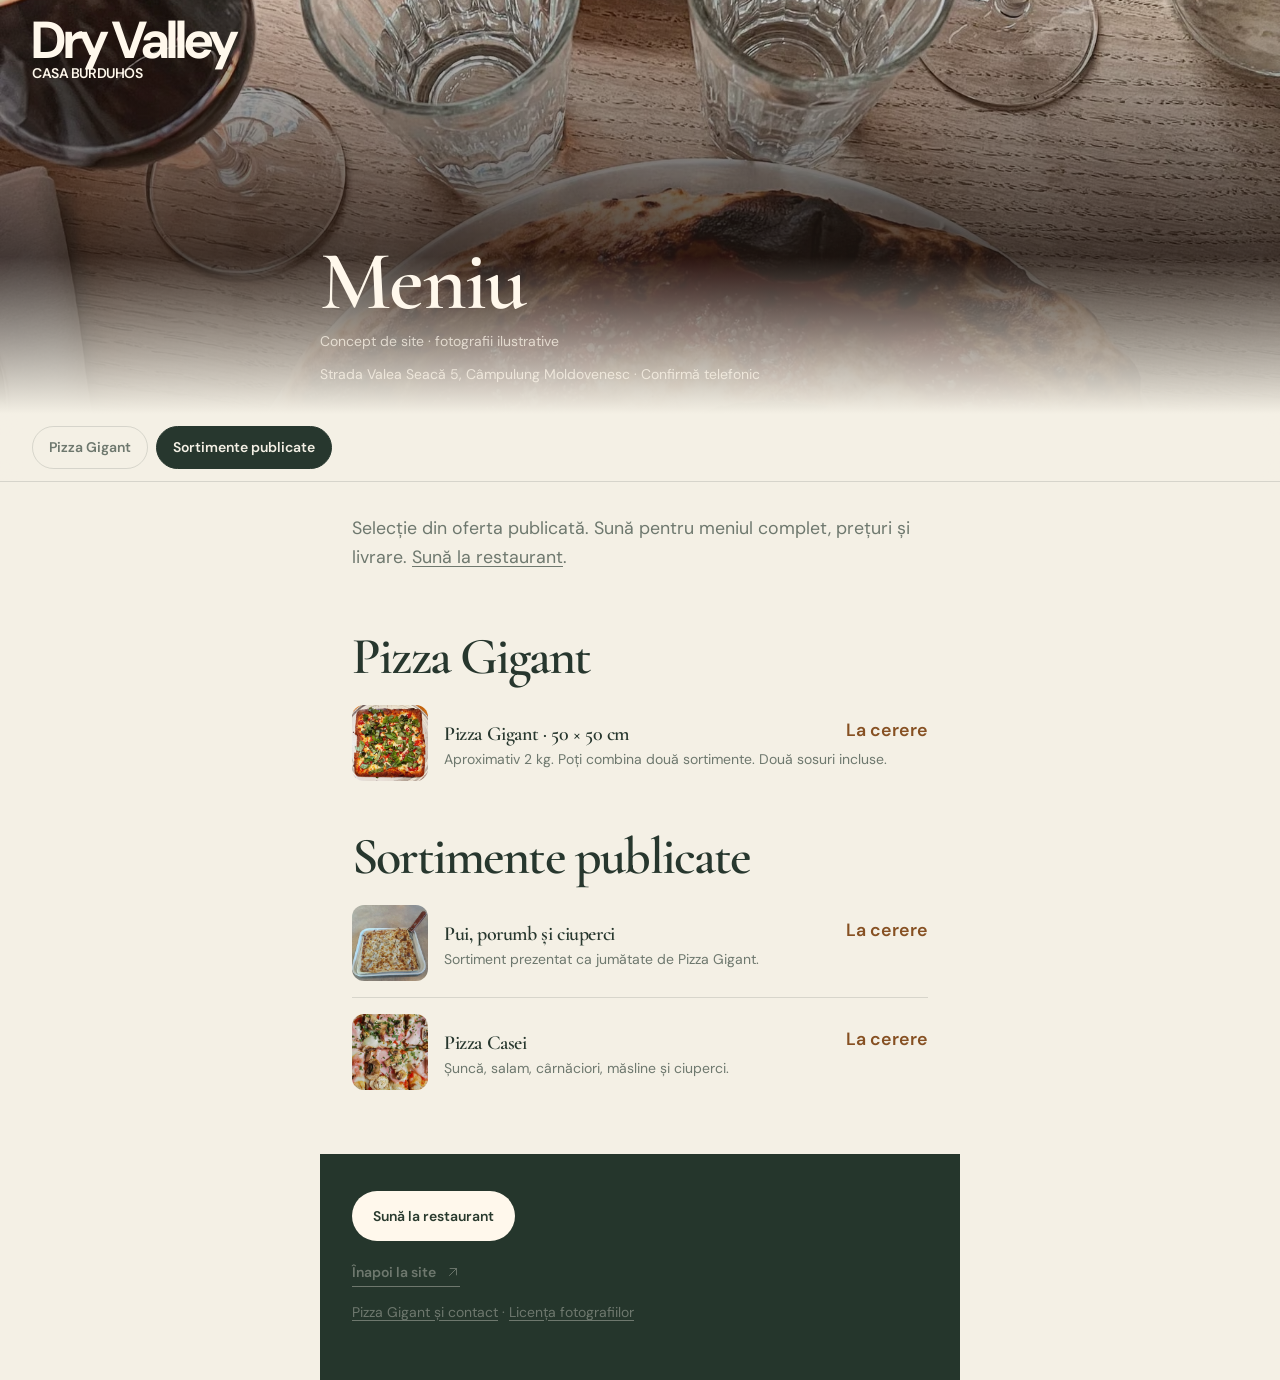
==== commit bcd9fcf2: "Adauga fotografii in sectiunea Specialitati" ====
--- a/meniu.html
+++ b/meniu.html
@@ -14,7 +14,7 @@
   <link rel="stylesheet" href="assets/css/style.css?v=f88eb092">
   <link rel="stylesheet" href="assets/css/meniu.css?v=4e2ec226">
   
-  <link rel="stylesheet" href="assets/css/tema-site.css?v=0b9a8aa4">
+  <link rel="stylesheet" href="assets/css/tema-site.css?v=1feb6f44">
 </head>
 <body class="qm">
   <header class="qm-head">
@@ -29,7 +29,7 @@
 
   <nav class="qm-nav" aria-label="Categorii"><a class="qm-chip" href="#pizza-gigant">Pizza Gigant</a><a class="qm-chip" href="#sortimente">Sortimente publicate</a></nav>
 
-  <main class="qm-main"><p class="preview-menu-note">Selecție din oferta publicată. Sună pentru meniul complet, prețuri și livrare. <a href="tel:+40738286666">Sună la restaurant</a>.</p><section class="qm-section" id="pizza-gigant"><h2>Pizza Gigant</h2><ul class="qm-list"><li class="qm-item" data-pid="pizza-gigant-50-50-cm"><div class="qm-thumb"><picture><source type="image/avif" srcset="assets/img/restaurant/pizza-480.avif 480w, assets/img/restaurant/pizza.avif 1024w" sizes="76px"><img src="assets/img/restaurant/pizza.webp" srcset="assets/img/restaurant/pizza-480.webp 480w, assets/img/restaurant/pizza.webp 1024w" sizes="76px" width="1024" height="760" alt="Imagine ilustrativă. Pizza servită pe o masă de lemn" loading="lazy" decoding="async"></picture></div><h3>Pizza Gigant · 50 × 50 cm</h3><span class="price">La cerere</span><p>Aproximativ 2 kg. Poți combina două sortimente. Două sosuri incluse.</p></li></ul></section><section class="qm-section" id="sortimente"><h2>Sortimente publicate</h2><ul class="qm-list"><li class="qm-item" data-pid="pui-porumb-si-ciuperci"><div class="qm-thumb is-letter" aria-hidden="true">P</div><h3>Pui, porumb și ciuperci</h3><span class="price">La cerere</span><p>Sortiment prezentat ca jumătate de Pizza Gigant.</p></li><li class="qm-item" data-pid="pizza-casei"><div class="qm-thumb is-letter" aria-hidden="true">P</div><h3>Pizza Casei</h3><span class="price">La cerere</span><p>Șuncă, salam, cârnăciori, măsline și ciuperci.</p></li></ul></section></main>
+  <main class="qm-main"><p class="preview-menu-note">Selecție din oferta publicată. Sună pentru meniul complet, prețuri și livrare. <a href="tel:+40738286666">Sună la restaurant</a>.</p><section class="qm-section" id="pizza-gigant"><h2>Pizza Gigant</h2><ul class="qm-list"><li class="qm-item" data-pid="pizza-gigant-50-50-cm"><div class="qm-thumb"><picture><source type="image/avif" srcset="assets/img/restaurant/pizza-gigant-480.avif 480w, assets/img/restaurant/pizza-gigant.avif 1040w" sizes="76px"><img src="assets/img/restaurant/pizza-gigant.webp" srcset="assets/img/restaurant/pizza-gigant-480.webp 480w, assets/img/restaurant/pizza-gigant.webp 1040w" sizes="76px" width="1040" height="1040" alt="Imagine ilustrativă. Pizza pătrată cu mozzarella și busuioc" loading="lazy" decoding="async"></picture></div><h3>Pizza Gigant · 50 × 50 cm</h3><span class="price">La cerere</span><p>Aproximativ 2 kg. Poți combina două sortimente. Două sosuri incluse.</p></li></ul></section><section class="qm-section" id="sortimente"><h2>Sortimente publicate</h2><ul class="qm-list"><li class="qm-item" data-pid="pui-porumb-si-ciuperci"><div class="qm-thumb"><picture><source type="image/avif" srcset="assets/img/restaurant/pizza-pui-480.avif 480w, assets/img/restaurant/pizza-pui.avif 720w" sizes="76px"><img src="assets/img/restaurant/pizza-pui.webp" srcset="assets/img/restaurant/pizza-pui-480.webp 480w, assets/img/restaurant/pizza-pui.webp 720w" sizes="76px" width="720" height="720" alt="Imagine ilustrativă. Pizza cu pui, legume și brânză" loading="lazy" decoding="async"></picture></div><h3>Pui, porumb și ciuperci</h3><span class="price">La cerere</span><p>Sortiment prezentat ca jumătate de Pizza Gigant.</p></li><li class="qm-item" data-pid="pizza-casei"><div class="qm-thumb"><picture><source type="image/avif" srcset="assets/img/restaurant/pizza-casei-480.avif 480w, assets/img/restaurant/pizza-casei.avif 1040w" sizes="76px"><img src="assets/img/restaurant/pizza-casei.webp" srcset="assets/img/restaurant/pizza-casei-480.webp 480w, assets/img/restaurant/pizza-casei.webp 1040w" sizes="76px" width="1040" height="1040" alt="Imagine ilustrativă. Pizza cu șuncă și ciuperci" loading="lazy" decoding="async"></picture></div><h3>Pizza Casei</h3><span class="price">La cerere</span><p>Șuncă, salam, cârnăciori, măsline și ciuperci.</p></li></ul></section></main>
 
   <footer class="qm-foot">
     <a class="button button-light" href="tel:+40738286666">Sună la restaurant</a>
--- a/assets/css/tema-site.css
+++ b/assets/css/tema-site.css
@@ -53,3 +53,39 @@
 .chalkboard .board-group h3 { color: var(--restaurant-highlight); transform: none; }
 .chalkboard .doodle { display: none; }
 .board-item p { font: 400 var(--fs-xs)/1.55 var(--sans); letter-spacing: normal; }
+
+/* Specialitățile din șablon, pe culorile paginii. */
+.specials { color: var(--cream); background: var(--restaurant-board); }
+.specials-head p, .special-caption, .special-copy p { color: #fff3e5; }
+.specials .special-copy .price { color: var(--restaurant-highlight); }
+.specials.is-scrolly .specials-sticky { isolation: isolate; }
+.specials-dots span { background: #fff8; }
+.specials-dots span.is-on { background: var(--restaurant-highlight); }
+@media (min-width: 900px) {
+  .specials:not(.is-scrolly) .special-list { grid-template-columns: repeat(var(--count), minmax(0, 1fr)); }
+}
+@media (max-width: 899px) {
+  .specials.is-scrolly { --photo: min(64vw, 33svh, 310px); }
+  .specials.is-scrolly .specials-inner { padding-block: 76px calc(64px + env(safe-area-inset-bottom)); }
+  .specials.is-scrolly .specials-stage { height: calc(var(--photo) + 210px); }
+  .specials.is-scrolly .special { gap: 12px; padding-block: 0; border: 0; }
+  .specials.is-scrolly .special-copy h3 { font-size: var(--fs-lg); }
+}
+@media (prefers-reduced-motion: reduce), (max-height: 680px) {
+  .specials.is-scrolly .specials-track { height: auto; }
+  .specials.is-scrolly .specials-sticky { position: static; height: auto; overflow: visible; }
+  .specials.is-scrolly .specials-sticky::before { display: none; }
+  .specials.is-scrolly .specials-inner { padding-block: 72px; gap: 30px; }
+  .specials.is-scrolly .specials-stage { height: auto; }
+  .specials.is-scrolly .special-list { display: grid; gap: 35px; }
+  .specials.is-scrolly .special { position: static; margin: 0; width: 100%; padding-block: 20px; grid-template-columns: 1fr; text-align: center; }
+  .specials.is-scrolly .special-visual, .specials.is-scrolly .special-copy { transform: none !important; opacity: 1 !important; filter: none !important; pointer-events: auto !important; }
+  .specials.is-scrolly .special-photo { rotate: none !important; }
+  .specials.is-scrolly .special-copy { justify-self: center; justify-items: center; text-align: center; margin: 0; }
+  .specials.is-scrolly .steam, .specials.is-scrolly .specials-dots { display: none; }
+}
+@media (min-width: 900px) and (prefers-reduced-motion: reduce), (min-width: 900px) and (max-height: 680px) {
+  .specials.is-scrolly { --photo: min(25vw, 370px); }
+  .specials.is-scrolly .special-list { grid-template-columns: repeat(var(--count), minmax(0, 1fr)); }
+}
+.special:first-child .special-photo { border-radius: 13%; }
